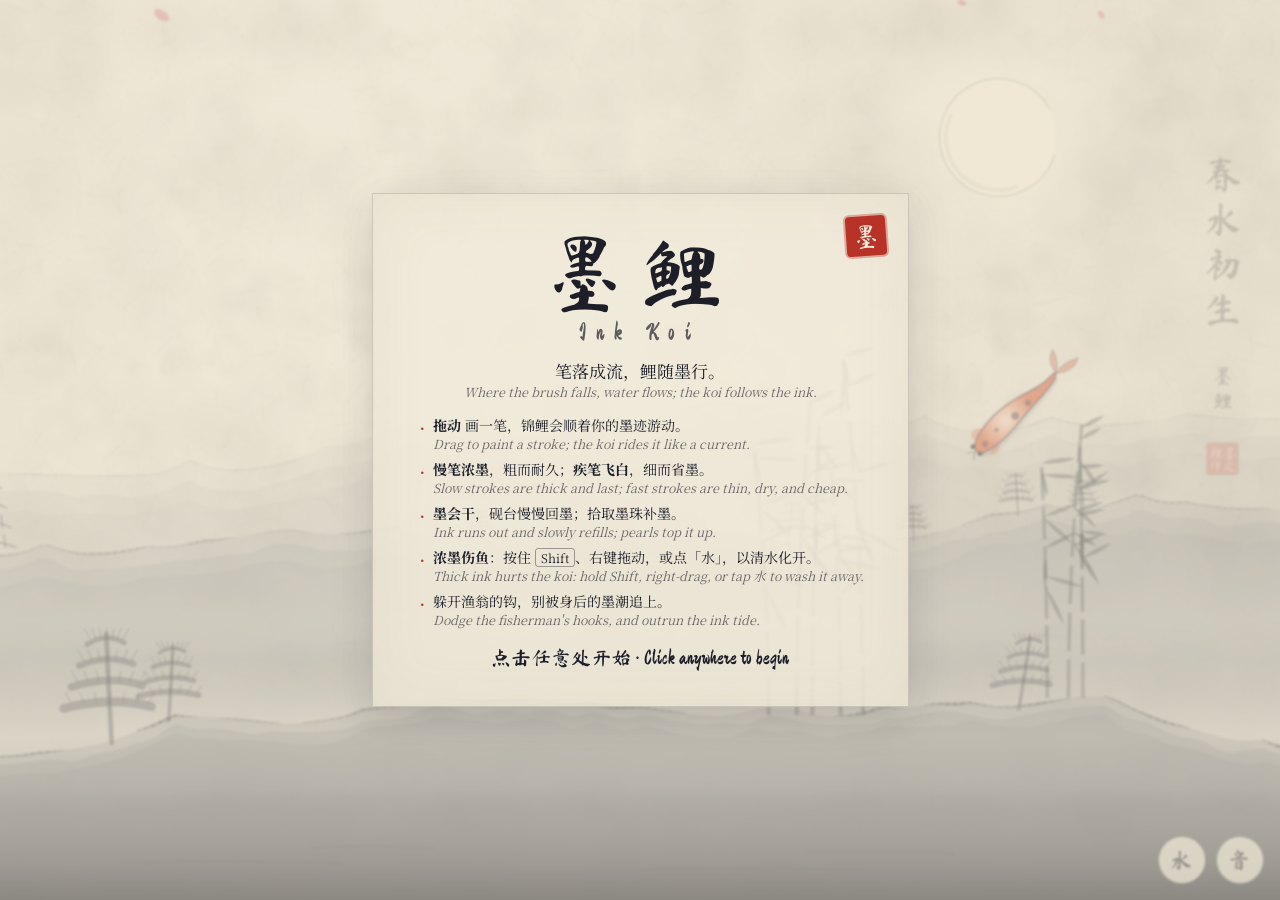
==== index.html @ 671ee9dd "Add 墨鲤 Ink Koi: a 2D ink-wash brush game (#2) Add 墨鲤 Ink Koi: a 2D ink-wash brush game" ====
<!DOCTYPE html>
<html lang="zh-CN">
<head>
<meta charset="utf-8">
<meta name="viewport" content="width=device-width, initial-scale=1, maximum-scale=1, user-scalable=no, viewport-fit=cover">
<title>墨鲤 · Ink Koi</title>
<meta name="description" content="A 2D ink-wash (水墨) game: paint currents with a brush, and a koi rides your ink through an endless scroll of mountains, mist and seasons.">
<link rel="preconnect" href="https://fonts.googleapis.com">
<link rel="preconnect" href="https://fonts.gstatic.com" crossorigin>
<link href="https://fonts.googleapis.com/css2?family=Ma+Shan+Zheng&family=Noto+Serif+SC:wght@400;600&display=swap" rel="stylesheet">
<link rel="stylesheet" href="style.css">
</head>
<body>
<canvas id="game"></canvas>

<div id="title" class="overlay">
  <div class="panel">
    <div class="seal">墨</div>
    <h1>墨鲤</h1>
    <h2>Ink Koi</h2>
    <p class="lead">笔落成流，鲤随墨行。<br><span class="en">Where the brush falls, water flows; the koi follows the ink.</span></p>
    <ul class="how">
      <li><b>拖动</b> 画一笔，锦鲤会顺着你的墨迹游动。<span class="en">Drag to paint a stroke; the koi rides it like a current.</span></li>
      <li><b>慢笔浓墨</b>，粗而耐久；<b>疾笔飞白</b>，细而省墨。<span class="en">Slow strokes are thick and last; fast strokes are thin, dry, and cheap.</span></li>
      <li><b>墨会干</b>，砚台慢慢回墨；拾取墨珠补墨。<span class="en">Ink runs out and slowly refills; pearls top it up.</span></li>
      <li><b>浓墨伤鱼</b>：按住 <kbd>Shift</kbd>、右键拖动，或点「水」，以清水化开。<span class="en">Thick ink hurts the koi: hold Shift, right-drag, or tap 水 to wash it away.</span></li>
      <li>躲开渔翁的钩，别被身后的墨潮追上。<span class="en">Dodge the fisherman's hooks, and outrun the ink tide.</span></li>
    </ul>
    <p class="cta">点击任意处开始 · Click anywhere to begin</p>
  </div>
</div>

<div id="over" class="overlay hidden">
  <div class="panel">
    <h1 class="small" id="over-reason">鱼化墨</h1>
    <p class="en" id="over-reason-en"></p>
    <div class="score"><span id="over-score">0</span></div>
    <p class="stats">行 <b id="over-dist">0</b> 丈 · 墨珠 <b id="over-pearls">0</b> · 莲 <b id="over-lotus">0</b> · 最远 <b id="over-best">0</b></p>
    <button id="btn-again">再游一次 · Again</button>
  </div>
</div>

<div id="rotate"><div><span class="big">橫</span><br>请横屏游玩<br><span class="en">Rotate your device to landscape</span></div></div>

<div id="controls">
  <button id="btn-water" title="水 / 墨 (Shift)">水</button>
  <button id="btn-mute" title="mute (M)">音</button>
</div>

<script src="js/util.js"></script>
<script src="js/audio.js"></script>
<script src="js/inkfield.js"></script>
<script src="js/brush.js"></script>
<script src="js/koi.js"></script>
<script src="js/scenery.js"></script>
<script src="js/world.js"></script>
<script src="js/game.js"></script>
</body>
</html>
---- style.css ----
html, body { margin: 0; padding: 0; height: 100%; overflow: hidden; background: #ece4d2; }
body { font-family: "Noto Serif SC", "Songti SC", "SimSun", serif; color: #1e1e28; }
#game { display: block; position: fixed; inset: 0; cursor: none; touch-action: none; -webkit-user-select: none; user-select: none; }

.overlay { pointer-events: none; position: fixed; inset: 0; display: flex; align-items: center; justify-content: center; background: rgba(236,228,210,0.55); backdrop-filter: blur(1px); transition: opacity .5s; z-index: 5; }
.overlay.hidden { opacity: 0; pointer-events: none; }
.panel { position: relative; max-width: 560px; padding: 36px 44px; background: rgba(241,234,219,0.85); border: 1px solid rgba(30,30,40,0.18); box-shadow: 0 10px 40px rgba(30,30,40,0.15), inset 0 0 60px rgba(120,100,70,0.08); text-align: center; pointer-events: none; }
h1 { font-family: "Ma Shan Zheng", "KaiTi", "STKaiti", serif; font-weight: 400; font-size: 84px; margin: 0; letter-spacing: 0.15em; line-height: 1; }
h1.small { font-size: 52px; }
h2 { font-family: "Ma Shan Zheng", serif; font-weight: 400; font-size: 24px; margin: 6px 0 14px; letter-spacing: 0.4em; opacity: .7; }
.lead { font-size: 17px; margin: 0 0 14px; }
.en { display: block; font-size: 12.5px; opacity: .62; font-style: italic; }
.how { text-align: left; padding: 0; margin: 0 0 18px; list-style: none; font-size: 14px; }
.how li { margin: 6px 0; padding-left: 16px; position: relative; }
.how li::before { content: "·"; position: absolute; left: 2px; top: -2px; font-size: 20px; color: #b83228; }
.how .en { padding-left: 0; }
kbd { font-family: inherit; border: 1px solid rgba(30,30,40,.4); border-radius: 3px; padding: 0 5px; font-size: 12px; }
.cta { font-family: "Ma Shan Zheng", serif; font-size: 20px; margin: 0; animation: breathe 2.4s ease-in-out infinite; }
@keyframes breathe { 0%,100% { opacity: .55 } 50% { opacity: 1 } }
.seal { position: absolute; right: 22px; top: 22px; width: 40px; height: 40px; line-height: 40px; background: #b83228; color: #f1eadb; font-family: "Ma Shan Zheng", serif; font-size: 26px; border-radius: 4px; box-shadow: 0 0 0 2px rgba(184,50,40,0.35); transform: rotate(-4deg); }
.score { font-family: "Ma Shan Zheng", serif; font-size: 96px; line-height: 1; margin: 10px 0; }
.stats { font-size: 15px; opacity: .8; }
button { pointer-events: auto; font-family: "Ma Shan Zheng", "KaiTi", serif; font-size: 22px; padding: 8px 26px; background: transparent; border: 1.5px solid #1e1e28; color: #1e1e28; cursor: pointer; letter-spacing: .1em; transition: background .2s, color .2s; }
button:hover { background: #1e1e28; color: #f1eadb; }
#controls { position: fixed; right: 16px; bottom: 16px; display: flex; gap: 10px; z-index: 4; }
#controls button { width: 48px; height: 48px; padding: 0; border-radius: 50%; font-size: 22px; background: rgba(241,234,219,0.75); border: 1.5px solid rgba(30,30,40,.6); }
#controls button.on { background: #6e82a0; color: #f1eadb; border-color: #6e82a0; }
@media (max-width: 720px) {
  .panel { padding: 22px 20px; max-width: 92vw; max-height: 88vh; overflow: auto; }
  h1 { font-size: 60px; } .how { font-size: 13px; } .how .en { display: none; } .lead .en { display: none; }
}

#rotate { display: none; position: fixed; inset: 0; z-index: 6; background: rgba(236,228,210,0.92); align-items: center; justify-content: center; text-align: center; font-size: 20px; line-height: 1.7; }
#rotate .big { font-family: "Ma Shan Zheng", serif; font-size: 72px; display: inline-block; transform: rotate(90deg); margin-bottom: 10px; }
@media (orientation: portrait) and (max-width: 700px) { #rotate { display: flex; } }
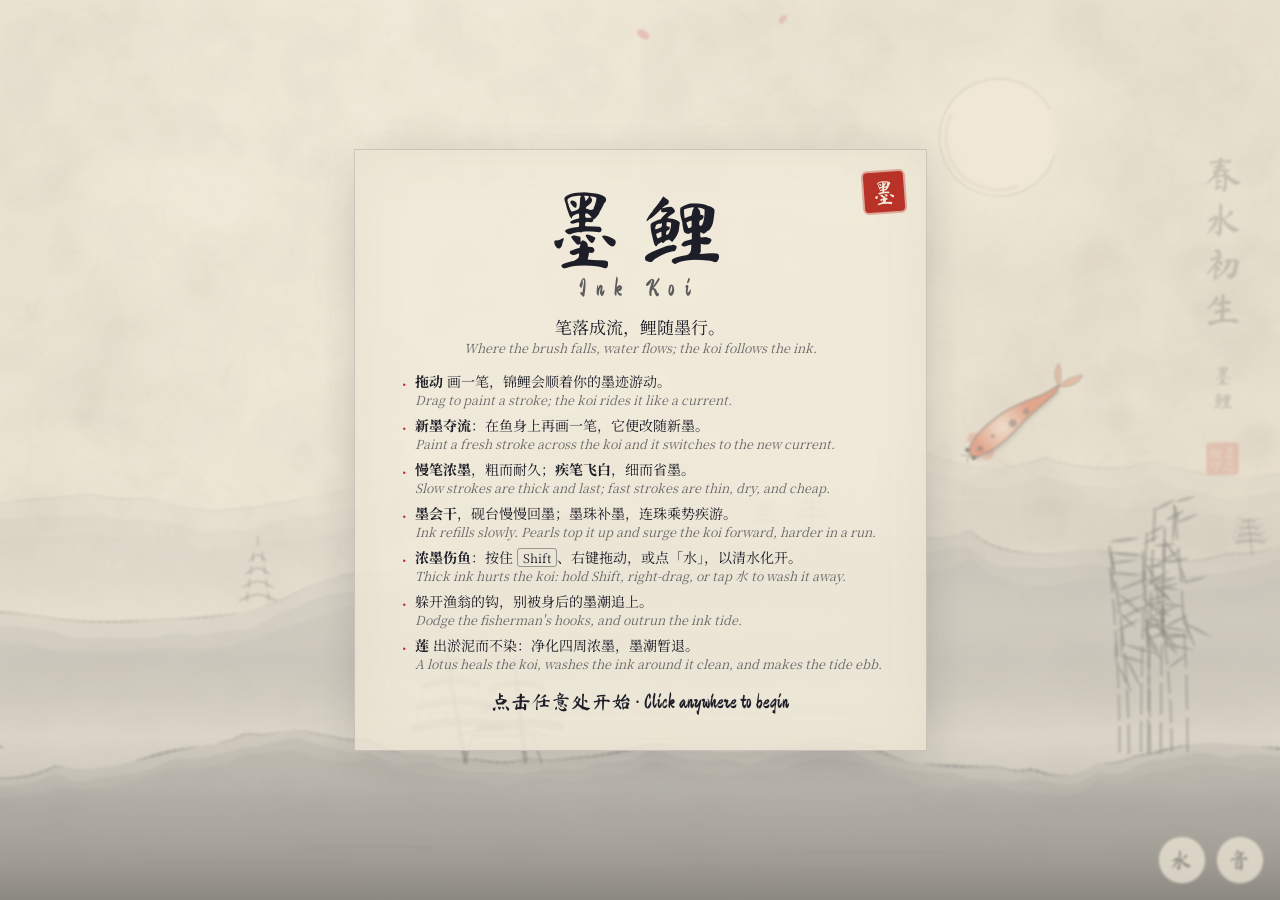
==== commit 06304bfb: "Ink Koi: koi never rides backwards, fresh ink redirects it, pickups have effects Koi riding - On lan" ====
--- a/index.html
+++ b/index.html
@@ -21,10 +21,12 @@
     <p class="lead">笔落成流，鲤随墨行。<br><span class="en">Where the brush falls, water flows; the koi follows the ink.</span></p>
     <ul class="how">
       <li><b>拖动</b> 画一笔，锦鲤会顺着你的墨迹游动。<span class="en">Drag to paint a stroke; the koi rides it like a current.</span></li>
+      <li><b>新墨夺流</b>：在鱼身上再画一笔，它便改随新墨。<span class="en">Paint a fresh stroke across the koi and it switches to the new current.</span></li>
       <li><b>慢笔浓墨</b>，粗而耐久；<b>疾笔飞白</b>，细而省墨。<span class="en">Slow strokes are thick and last; fast strokes are thin, dry, and cheap.</span></li>
-      <li><b>墨会干</b>，砚台慢慢回墨；拾取墨珠补墨。<span class="en">Ink runs out and slowly refills; pearls top it up.</span></li>
+      <li><b>墨会干</b>，砚台慢慢回墨；墨珠补墨，连珠乘势疾游。<span class="en">Ink refills slowly. Pearls top it up and surge the koi forward, harder in a run.</span></li>
       <li><b>浓墨伤鱼</b>：按住 <kbd>Shift</kbd>、右键拖动，或点「水」，以清水化开。<span class="en">Thick ink hurts the koi: hold Shift, right-drag, or tap 水 to wash it away.</span></li>
       <li>躲开渔翁的钩，别被身后的墨潮追上。<span class="en">Dodge the fisherman's hooks, and outrun the ink tide.</span></li>
+      <li><b>莲</b> 出淤泥而不染：净化四周浓墨，墨潮暂退。<span class="en">A lotus heals the koi, washes the ink around it clean, and makes the tide ebb.</span></li>
     </ul>
     <p class="cta">点击任意处开始 · Click anywhere to begin</p>
   </div>
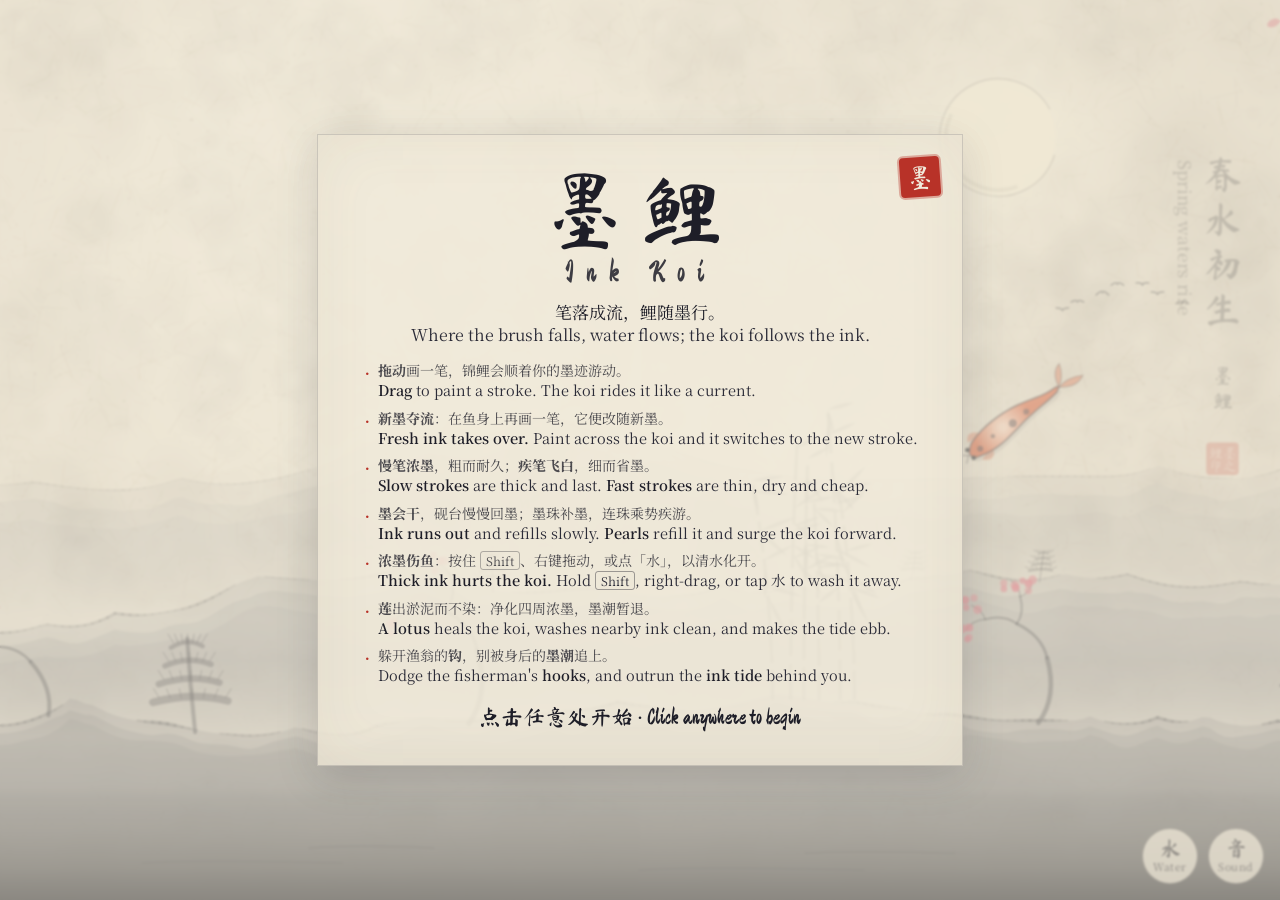
==== commit 4a23c188: "Ink Koi: bilingual throughout, readable English, redesigned game-over card - Title card: English lin" ====
--- a/index.html
+++ b/index.html
@@ -8,7 +8,7 @@
 <link rel="preconnect" href="https://fonts.googleapis.com">
 <link rel="preconnect" href="https://fonts.gstatic.com" crossorigin>
 <link href="https://fonts.googleapis.com/css2?family=Ma+Shan+Zheng&family=Noto+Serif+SC:wght@400;600&display=swap" rel="stylesheet">
-<link rel="stylesheet" href="style.css">
+<link rel="stylesheet" href="style.css?v=4">
 </head>
 <body>
 <canvas id="game"></canvas>
@@ -18,44 +18,56 @@
     <div class="seal">墨</div>
     <h1>墨鲤</h1>
     <h2>Ink Koi</h2>
-    <p class="lead">笔落成流，鲤随墨行。<br><span class="en">Where the brush falls, water flows; the koi follows the ink.</span></p>
+    <p class="lead"><span class="zh">笔落成流，鲤随墨行。</span><span class="en">Where the brush falls, water flows; the koi follows the ink.</span></p>
     <ul class="how">
-      <li><b>拖动</b> 画一笔，锦鲤会顺着你的墨迹游动。<span class="en">Drag to paint a stroke; the koi rides it like a current.</span></li>
-      <li><b>新墨夺流</b>：在鱼身上再画一笔，它便改随新墨。<span class="en">Paint a fresh stroke across the koi and it switches to the new current.</span></li>
-      <li><b>慢笔浓墨</b>，粗而耐久；<b>疾笔飞白</b>，细而省墨。<span class="en">Slow strokes are thick and last; fast strokes are thin, dry, and cheap.</span></li>
-      <li><b>墨会干</b>，砚台慢慢回墨；墨珠补墨，连珠乘势疾游。<span class="en">Ink refills slowly. Pearls top it up and surge the koi forward, harder in a run.</span></li>
-      <li><b>浓墨伤鱼</b>：按住 <kbd>Shift</kbd>、右键拖动，或点「水」，以清水化开。<span class="en">Thick ink hurts the koi: hold Shift, right-drag, or tap 水 to wash it away.</span></li>
-      <li>躲开渔翁的钩，别被身后的墨潮追上。<span class="en">Dodge the fisherman's hooks, and outrun the ink tide.</span></li>
-      <li><b>莲</b> 出淤泥而不染：净化四周浓墨，墨潮暂退。<span class="en">A lotus heals the koi, washes the ink around it clean, and makes the tide ebb.</span></li>
+      <li><span class="zh"><b>拖动</b>画一笔，锦鲤会顺着你的墨迹游动。</span><span class="en"><b>Drag</b> to paint a stroke. The koi rides it like a current.</span></li>
+      <li><span class="zh"><b>新墨夺流</b>：在鱼身上再画一笔，它便改随新墨。</span><span class="en"><b>Fresh ink takes over.</b> Paint across the koi and it switches to the new stroke.</span></li>
+      <li><span class="zh"><b>慢笔浓墨</b>，粗而耐久；<b>疾笔飞白</b>，细而省墨。</span><span class="en"><b>Slow strokes</b> are thick and last. <b>Fast strokes</b> are thin, dry and cheap.</span></li>
+      <li><span class="zh"><b>墨会干</b>，砚台慢慢回墨；墨珠补墨，连珠乘势疾游。</span><span class="en"><b>Ink runs out</b> and refills slowly. <b>Pearls</b> refill it and surge the koi forward.</span></li>
+      <li><span class="zh"><b>浓墨伤鱼</b>：按住 <kbd>Shift</kbd>、右键拖动，或点「水」，以清水化开。</span><span class="en"><b>Thick ink hurts the koi.</b> Hold <kbd>Shift</kbd>, right-drag, or tap 水 to wash it away.</span></li>
+      <li><span class="zh"><b>莲</b>出淤泥而不染：净化四周浓墨，墨潮暂退。</span><span class="en"><b>A lotus</b> heals the koi, washes nearby ink clean, and makes the tide ebb.</span></li>
+      <li><span class="zh">躲开渔翁的<b>钩</b>，别被身后的<b>墨潮</b>追上。</span><span class="en">Dodge the fisherman's <b>hooks</b>, and outrun the <b>ink tide</b> behind you.</span></li>
     </ul>
-    <p class="cta">点击任意处开始 · Click anywhere to begin</p>
+    <p class="cta"><span class="zh">点击任意处开始</span><span class="en">Click anywhere to begin</span></p>
   </div>
 </div>
 
 <div id="over" class="overlay hidden">
-  <div class="panel">
+  <div class="panel over-panel">
+    <div class="seal" id="over-seal">墨</div>
     <h1 class="small" id="over-reason">鱼化墨</h1>
-    <p class="en" id="over-reason-en"></p>
-    <div class="score"><span id="over-score">0</span></div>
-    <p class="stats">行 <b id="over-dist">0</b> 丈 · 墨珠 <b id="over-pearls">0</b> · 莲 <b id="over-lotus">0</b> · 最远 <b id="over-best">0</b></p>
-    <button id="btn-again">再游一次 · Again</button>
+    <p class="en reason" id="over-reason-en"></p>
+    <p class="tip"><span class="zh" id="over-tip"></span><span class="en" id="over-tip-en"></span></p>
+    <div class="scorebox">
+      <div class="score" id="over-score">0</div>
+      <div class="score-label">得分 <span class="en">Score</span></div>
+      <div class="newbest" id="over-newbest">新纪录 <span class="en">New best</span></div>
+    </div>
+    <dl class="stats">
+      <div><dd id="over-dist">0</dd><dt>行 · 丈<span class="en">Distance</span></dt></div>
+      <div><dd id="over-pearls">0</dd><dt>墨珠<span class="en">Pearls</span></dt></div>
+      <div><dd id="over-lotus">0</dd><dt>莲<span class="en">Lotus</span></dt></div>
+      <div><dd id="over-best">0</dd><dt>最远<span class="en">Best</span></dt></div>
+    </dl>
+    <button id="btn-again">再游一次 <span class="en">Swim again</span></button>
+    <p class="keys">或按 <kbd>Enter</kbd> / <kbd>R</kbd> <span class="en">or press Enter / R</span></p>
   </div>
 </div>
 
-<div id="rotate"><div><span class="big">橫</span><br>请横屏游玩<br><span class="en">Rotate your device to landscape</span></div></div>
+<div id="rotate"><div><span class="big">橫</span><br>请横屏游玩<span class="en">Rotate your device to landscape</span></div></div>
 
 <div id="controls">
-  <button id="btn-water" title="水 / 墨 (Shift)">水</button>
-  <button id="btn-mute" title="mute (M)">音</button>
+  <button id="btn-water" title="水 Water brush (Shift)"><span class="glyph">水</span><span class="en">Water</span></button>
+  <button id="btn-mute" title="音 Sound (M)"><span class="glyph">音</span><span class="en">Sound</span></button>
 </div>
 
-<script src="js/util.js"></script>
-<script src="js/audio.js"></script>
-<script src="js/inkfield.js"></script>
-<script src="js/brush.js"></script>
-<script src="js/koi.js"></script>
-<script src="js/scenery.js"></script>
-<script src="js/world.js"></script>
-<script src="js/game.js"></script>
+<script src="js/util.js?v=4"></script>
+<script src="js/audio.js?v=4"></script>
+<script src="js/inkfield.js?v=4"></script>
+<script src="js/brush.js?v=4"></script>
+<script src="js/koi.js?v=4"></script>
+<script src="js/scenery.js?v=4"></script>
+<script src="js/world.js?v=4"></script>
+<script src="js/game.js?v=4"></script>
 </body>
 </html>
--- a/style.css
+++ b/style.css
@@ -4,32 +4,80 @@
 
 .overlay { pointer-events: none; position: fixed; inset: 0; display: flex; align-items: center; justify-content: center; background: rgba(236,228,210,0.55); backdrop-filter: blur(1px); transition: opacity .5s; z-index: 5; }
 .overlay.hidden { opacity: 0; pointer-events: none; }
-.panel { position: relative; max-width: 560px; padding: 36px 44px; background: rgba(241,234,219,0.85); border: 1px solid rgba(30,30,40,0.18); box-shadow: 0 10px 40px rgba(30,30,40,0.15), inset 0 0 60px rgba(120,100,70,0.08); text-align: center; pointer-events: none; }
+.panel { position: relative; max-width: 620px; padding: 32px 44px; background: rgba(241,234,219,0.85); border: 1px solid rgba(30,30,40,0.18); box-shadow: 0 10px 40px rgba(30,30,40,0.15), inset 0 0 60px rgba(120,100,70,0.08); text-align: center; pointer-events: none; }
 h1 { font-family: "Ma Shan Zheng", "KaiTi", "STKaiti", serif; font-weight: 400; font-size: 84px; margin: 0; letter-spacing: 0.15em; line-height: 1; }
 h1.small { font-size: 52px; }
-h2 { font-family: "Ma Shan Zheng", serif; font-weight: 400; font-size: 24px; margin: 6px 0 14px; letter-spacing: 0.4em; opacity: .7; }
+h2 { font-family: "Ma Shan Zheng", serif; font-weight: 400; font-size: 30px; margin: 6px 0 12px; letter-spacing: 0.4em; opacity: .85; }
 .lead { font-size: 17px; margin: 0 0 14px; }
-.en { display: block; font-size: 12.5px; opacity: .62; font-style: italic; }
+.lead .zh { display: block; }
+/* English is a full partner to the Chinese, not a footnote: same ink, near the same size */
+.en { display: block; font-size: 14.5px; line-height: 1.35; color: #2c2c38; }
+.en b { font-weight: 600; color: #1e1e28; }
+.lead .en { font-size: 16px; }
+.en.reason { font-size: 21px; margin: 8px 0 0; }
+/* game over: a wider card, a labelled score, stats in ruled cells, and a hint about what went wrong */
+#over { background: rgba(236,228,210,0.74); backdrop-filter: blur(3px); }
+.over-panel { width: 480px; max-width: 92vw; box-sizing: border-box; padding: 34px 40px 26px; }
+.over-panel .seal { transform: rotate(5deg); }
+.tip { margin: 14px auto 0; padding: 10px 14px; max-width: 380px; font-size: 14px; border-top: 1px solid rgba(30,30,40,.16); border-bottom: 1px solid rgba(30,30,40,.16); }
+.tip .zh { display: block; opacity: .8; } .tip .en { font-size: 15px; }
+.scorebox { position: relative; margin: 16px 0 14px; }
+.score-label { font-size: 15px; letter-spacing: .08em; } .score-label .en { display: inline; font-size: 15px; font-weight: 600; letter-spacing: .04em; }
+.newbest { display: none; position: absolute; right: 8px; top: 6px; padding: 5px 10px; background: #b83228; color: #f1eadb; font-family: "Ma Shan Zheng", serif; font-size: 18px; border-radius: 3px; transform: rotate(6deg); box-shadow: 0 0 0 2px rgba(184,50,40,.3); }
+.newbest .en { font-family: "Noto Serif SC", serif; font-size: 12px; font-weight: 600; color: inherit; letter-spacing: .06em; }
+.newbest.on { display: block; animation: stamp .45s cubic-bezier(.2,1.6,.4,1) both; }
+@keyframes stamp { from { transform: rotate(6deg) scale(1.8); opacity: 0 } to { transform: rotate(6deg) scale(1); opacity: 1 } }
+.keys { margin: 12px 0 0; font-size: 13px; opacity: .75; } .keys .en { display: inline; font-size: 13px; margin-left: 4px; }
 .how { text-align: left; padding: 0; margin: 0 0 18px; list-style: none; font-size: 14px; }
-.how li { margin: 6px 0; padding-left: 16px; position: relative; }
+.how li { margin: 8px 0; padding-left: 16px; position: relative; }
+.how .zh { display: block; opacity: .78; }
 .how li::before { content: "·"; position: absolute; left: 2px; top: -2px; font-size: 20px; color: #b83228; }
 .how .en { padding-left: 0; }
 kbd { font-family: inherit; border: 1px solid rgba(30,30,40,.4); border-radius: 3px; padding: 0 5px; font-size: 12px; }
-.cta { font-family: "Ma Shan Zheng", serif; font-size: 20px; margin: 0; animation: breathe 2.4s ease-in-out infinite; }
+.cta { font-family: "Ma Shan Zheng", serif; font-size: 22px; margin: 0; animation: breathe 2.4s ease-in-out infinite; }
+.cta .zh::after { content: " · "; }
+.cta .en { display: inline; font-size: inherit; color: inherit; }
 @keyframes breathe { 0%,100% { opacity: .55 } 50% { opacity: 1 } }
 .seal { position: absolute; right: 22px; top: 22px; width: 40px; height: 40px; line-height: 40px; background: #b83228; color: #f1eadb; font-family: "Ma Shan Zheng", serif; font-size: 26px; border-radius: 4px; box-shadow: 0 0 0 2px rgba(184,50,40,0.35); transform: rotate(-4deg); }
-.score { font-family: "Ma Shan Zheng", serif; font-size: 96px; line-height: 1; margin: 10px 0; }
-.stats { font-size: 15px; opacity: .8; }
+.score { font-family: "Ma Shan Zheng", serif; font-size: 96px; line-height: 1; margin: 0 0 2px; }
+.stats { display: grid; grid-template-columns: repeat(4, 1fr); margin: 0 0 22px; border-top: 1px solid rgba(30,30,40,.16); border-bottom: 1px solid rgba(30,30,40,.16); }
+.stats > div { padding: 10px 4px 9px; } .stats > div + div { border-left: 1px solid rgba(30,30,40,.12); }
+.stats dd { margin: 0; font-family: "Ma Shan Zheng", serif; font-size: 30px; line-height: 1.1; }
+.stats dt { font-size: 14px; opacity: .85; }
+.stats dt .en { font-size: 13.5px; }
+button .en { font-family: "Noto Serif SC", serif; font-size: 14px; letter-spacing: .04em; color: inherit; margin-top: 2px; }
+#btn-again { padding: 10px 34px; } #btn-again .en { display: inline; font-size: 16px; font-weight: 600; margin-left: 8px; }
 button { pointer-events: auto; font-family: "Ma Shan Zheng", "KaiTi", serif; font-size: 22px; padding: 8px 26px; background: transparent; border: 1.5px solid #1e1e28; color: #1e1e28; cursor: pointer; letter-spacing: .1em; transition: background .2s, color .2s; }
 button:hover { background: #1e1e28; color: #f1eadb; }
 #controls { position: fixed; right: 16px; bottom: 16px; display: flex; gap: 10px; z-index: 4; }
-#controls button { width: 48px; height: 48px; padding: 0; border-radius: 50%; font-size: 22px; background: rgba(241,234,219,0.75); border: 1.5px solid rgba(30,30,40,.6); }
+#controls button { width: 56px; height: 56px; padding: 0; border-radius: 50%; font-size: 21px; line-height: 1; letter-spacing: 0; background: rgba(241,234,219,0.75); border: 1.5px solid rgba(30,30,40,.6); }
+#controls button .en { font-size: 10.5px; margin-top: 1px; }
 #controls button.on { background: #6e82a0; color: #f1eadb; border-color: #6e82a0; }
 @media (max-width: 720px) {
   .panel { padding: 22px 20px; max-width: 92vw; max-height: 88vh; overflow: auto; }
-  h1 { font-size: 60px; } .how { font-size: 13px; } .how .en { display: none; } .lead .en { display: none; }
+  h1 { font-size: 60px; } .how { font-size: 13px; } .en { font-size: 13px; } .lead .en { font-size: 14px; }
+}
+/* short screens (phones in landscape): both languages stay, the list goes two-up so it still fits */
+@media (max-height: 560px) {
+  .panel { max-width: min(880px, 94vw); padding: 14px 26px; }
+  h1 { font-size: 44px; display: inline-block; } h1.small { font-size: 38px; }
+  h2 { display: inline-block; font-size: 22px; margin: 0 0 4px 14px; letter-spacing: .25em; }
+  .lead { margin: 0 0 6px; font-size: 14px; } .lead .zh, .lead .en { display: inline; font-size: 14px; } .lead .zh::after { content: " "; }
+  .how { display: grid; grid-template-columns: 1fr 1fr; gap: 3px 22px; font-size: 12.5px; margin: 0 0 8px; }
+  .how li { margin: 0; } .how .en { font-size: 12.5px; line-height: 1.25; }
+  .cta { font-size: 18px; } .seal { width: 30px; height: 30px; line-height: 30px; font-size: 20px; right: 14px; top: 12px; }
+  .over-panel { width: 560px; padding: 12px 26px; } .over-panel h1.small { font-size: 34px; display: block; }
+  .score { font-size: 48px; } .scorebox { margin: 4px 0; } .stats { margin: 0 0 8px; } .stats > div { padding: 4px; } .stats dd { font-size: 22px; } .stats dt, .stats dt .en { font-size: 12px; display: inline; } .stats dt .en { margin-left: 4px; }
+  .en.reason { font-size: 16px; margin: 2px 0 0; display: inline; } .tip { margin-top: 5px; padding: 4px 10px; max-width: none; } .tip .zh, .tip .en { display: inline; font-size: 12.5px; } .keys { display: none; } #btn-again { padding: 5px 24px; }
+}
+
+@media (max-height: 560px) and (max-width: 760px) {
+  .panel { padding: 10px 18px; max-height: 96vh; }
+  h1 { font-size: 36px; } h2 { font-size: 18px; }
+  .how, .how .en { font-size: 11.5px; } .how { gap: 2px 16px; margin-bottom: 5px; } .lead .zh, .lead .en { font-size: 12.5px; } .cta { font-size: 16px; }
 }
 
 #rotate { display: none; position: fixed; inset: 0; z-index: 6; background: rgba(236,228,210,0.92); align-items: center; justify-content: center; text-align: center; font-size: 20px; line-height: 1.7; }
+#rotate .en { font-size: 20px; }
 #rotate .big { font-family: "Ma Shan Zheng", serif; font-size: 72px; display: inline-block; transform: rotate(90deg); margin-bottom: 10px; }
 @media (orientation: portrait) and (max-width: 700px) { #rotate { display: flex; } }
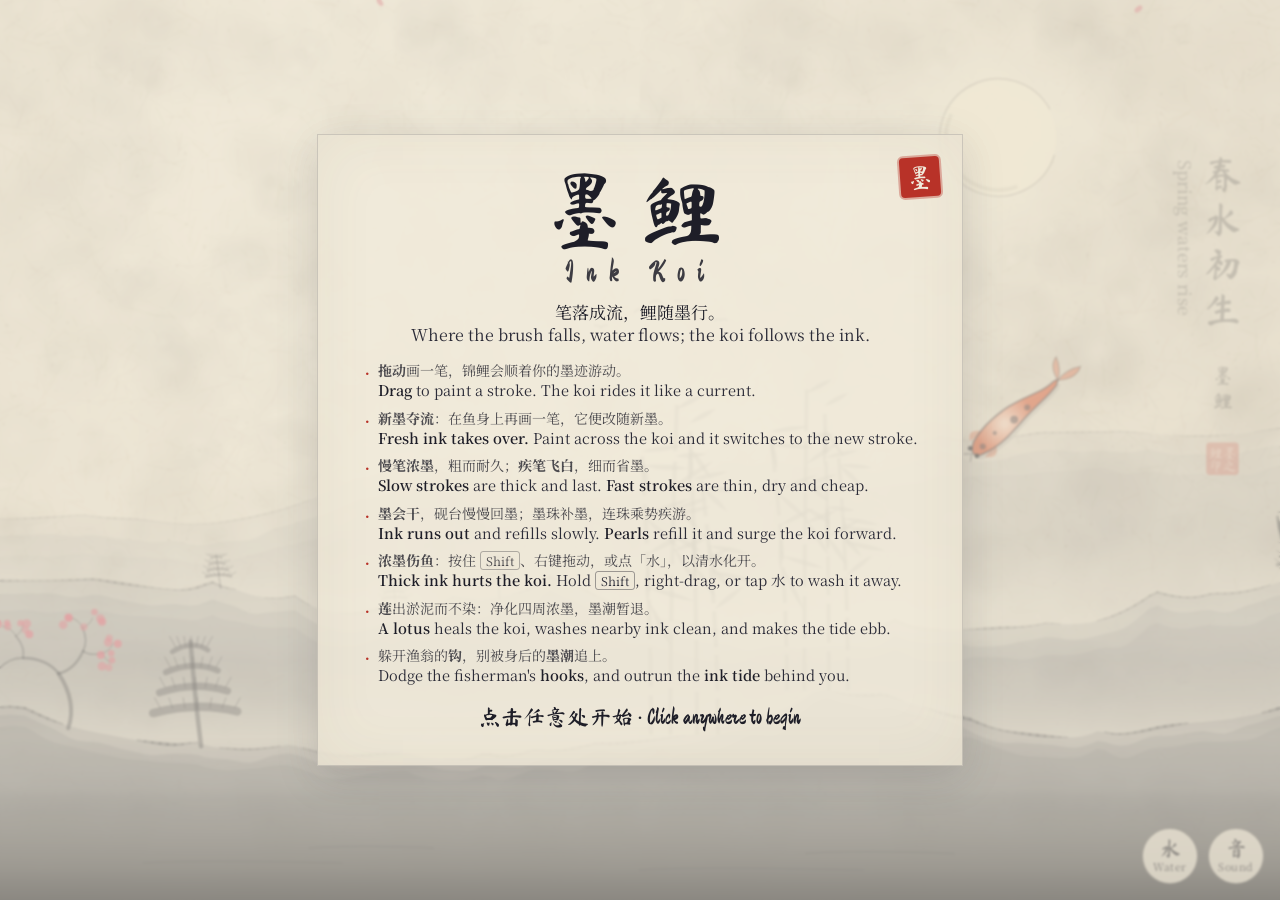
==== commit 9a8a1b2f: "Ink Koi: fix review findings on the bilingual UI - Add a two-column tier at max-height 700px: the si" ====
--- a/index.html
+++ b/index.html
@@ -8,7 +8,7 @@
 <link rel="preconnect" href="https://fonts.googleapis.com">
 <link rel="preconnect" href="https://fonts.gstatic.com" crossorigin>
 <link href="https://fonts.googleapis.com/css2?family=Ma+Shan+Zheng&family=Noto+Serif+SC:wght@400;600&display=swap" rel="stylesheet">
-<link rel="stylesheet" href="style.css?v=4">
+<link rel="stylesheet" href="style.css?v=dev">
 </head>
 <body>
 <canvas id="game"></canvas>
@@ -18,17 +18,17 @@
     <div class="seal">墨</div>
     <h1>墨鲤</h1>
     <h2>Ink Koi</h2>
-    <p class="lead"><span class="zh">笔落成流，鲤随墨行。</span><span class="en">Where the brush falls, water flows; the koi follows the ink.</span></p>
+    <p class="lead"><span class="zh">笔落成流，鲤随墨行。</span><span class="en" lang="en">Where the brush falls, water flows; the koi follows the ink.</span></p>
     <ul class="how">
-      <li><span class="zh"><b>拖动</b>画一笔，锦鲤会顺着你的墨迹游动。</span><span class="en"><b>Drag</b> to paint a stroke. The koi rides it like a current.</span></li>
-      <li><span class="zh"><b>新墨夺流</b>：在鱼身上再画一笔，它便改随新墨。</span><span class="en"><b>Fresh ink takes over.</b> Paint across the koi and it switches to the new stroke.</span></li>
-      <li><span class="zh"><b>慢笔浓墨</b>，粗而耐久；<b>疾笔飞白</b>，细而省墨。</span><span class="en"><b>Slow strokes</b> are thick and last. <b>Fast strokes</b> are thin, dry and cheap.</span></li>
-      <li><span class="zh"><b>墨会干</b>，砚台慢慢回墨；墨珠补墨，连珠乘势疾游。</span><span class="en"><b>Ink runs out</b> and refills slowly. <b>Pearls</b> refill it and surge the koi forward.</span></li>
-      <li><span class="zh"><b>浓墨伤鱼</b>：按住 <kbd>Shift</kbd>、右键拖动，或点「水」，以清水化开。</span><span class="en"><b>Thick ink hurts the koi.</b> Hold <kbd>Shift</kbd>, right-drag, or tap 水 to wash it away.</span></li>
-      <li><span class="zh"><b>莲</b>出淤泥而不染：净化四周浓墨，墨潮暂退。</span><span class="en"><b>A lotus</b> heals the koi, washes nearby ink clean, and makes the tide ebb.</span></li>
-      <li><span class="zh">躲开渔翁的<b>钩</b>，别被身后的<b>墨潮</b>追上。</span><span class="en">Dodge the fisherman's <b>hooks</b>, and outrun the <b>ink tide</b> behind you.</span></li>
+      <li><span class="zh"><b>拖动</b>画一笔，锦鲤会顺着你的墨迹游动。</span><span class="en" lang="en"><b>Drag</b> to paint a stroke. The koi rides it like a current.</span></li>
+      <li><span class="zh"><b>新墨夺流</b>：在鱼身上再画一笔，它便改随新墨。</span><span class="en" lang="en"><b>Fresh ink takes over.</b> Paint across the koi and it switches to the new stroke.</span></li>
+      <li><span class="zh"><b>慢笔浓墨</b>，粗而耐久；<b>疾笔飞白</b>，细而省墨。</span><span class="en" lang="en"><b>Slow strokes</b> are thick and last. <b>Fast strokes</b> are thin, dry and cheap.</span></li>
+      <li><span class="zh"><b>墨会干</b>，砚台慢慢回墨；墨珠补墨，连珠乘势疾游。</span><span class="en" lang="en"><b>Ink runs out</b> and refills slowly. <b>Pearls</b> refill it and surge the koi forward.</span></li>
+      <li><span class="zh"><b>浓墨伤鱼</b>：按住 <kbd>Shift</kbd>、右键拖动，或点「水」，以清水化开。</span><span class="en" lang="en"><b>Thick ink hurts the koi.</b> Hold <kbd>Shift</kbd>, right-drag, or tap 水 to wash it away.</span></li>
+      <li><span class="zh"><b>莲</b>出淤泥而不染：净化四周浓墨，墨潮暂退。</span><span class="en" lang="en"><b>A lotus</b> heals the koi, washes nearby ink clean, and makes the tide ebb.</span></li>
+      <li><span class="zh">躲开渔翁的<b>钩</b>，别被身后的<b>墨潮</b>追上。</span><span class="en" lang="en">Dodge the fisherman's <b>hooks</b>, and outrun the <b>ink tide</b> behind you.</span></li>
     </ul>
-    <p class="cta"><span class="zh">点击任意处开始</span><span class="en">Click anywhere to begin</span></p>
+    <p class="cta"><span class="zh">点击任意处开始</span><span class="en" lang="en">Click anywhere to begin</span></p>
   </div>
 </div>
 
@@ -36,38 +36,38 @@
   <div class="panel over-panel">
     <div class="seal" id="over-seal">墨</div>
     <h1 class="small" id="over-reason">鱼化墨</h1>
-    <p class="en reason" id="over-reason-en"></p>
-    <p class="tip"><span class="zh" id="over-tip"></span><span class="en" id="over-tip-en"></span></p>
+    <p class="en reason" lang="en" id="over-reason-en"></p>
+    <p class="tip"><span class="zh" id="over-tip"></span><span class="en" lang="en" id="over-tip-en"></span></p>
     <div class="scorebox">
       <div class="score" id="over-score">0</div>
-      <div class="score-label">得分 <span class="en">Score</span></div>
-      <div class="newbest" id="over-newbest">新纪录 <span class="en">New best</span></div>
+      <div class="score-label">得分 <span class="en" lang="en">Score</span></div>
+      <div class="newbest" id="over-newbest">新纪录 <span class="en" lang="en">New best</span></div>
     </div>
     <dl class="stats">
-      <div><dd id="over-dist">0</dd><dt>行 · 丈<span class="en">Distance</span></dt></div>
-      <div><dd id="over-pearls">0</dd><dt>墨珠<span class="en">Pearls</span></dt></div>
-      <div><dd id="over-lotus">0</dd><dt>莲<span class="en">Lotus</span></dt></div>
-      <div><dd id="over-best">0</dd><dt>最远<span class="en">Best</span></dt></div>
+      <div><dd id="over-dist">0</dd><dt>行 · 丈<span class="en" lang="en">Distance</span></dt></div>
+      <div><dd id="over-pearls">0</dd><dt>墨珠<span class="en" lang="en">Pearls</span></dt></div>
+      <div><dd id="over-lotus">0</dd><dt>莲<span class="en" lang="en">Lotus</span></dt></div>
+      <div><dd id="over-best">0</dd><dt>最远<span class="en" lang="en">Best</span></dt></div>
     </dl>
-    <button id="btn-again">再游一次 <span class="en">Swim again</span></button>
-    <p class="keys">或按 <kbd>Enter</kbd> / <kbd>R</kbd> <span class="en">or press Enter / R</span></p>
+    <button id="btn-again">再游一次 <span class="en" lang="en">Swim again</span></button>
+    <p class="keys">或按 <kbd>Enter</kbd> / <kbd>R</kbd> <span class="en" lang="en">or press Enter / R</span></p>
   </div>
 </div>
 
-<div id="rotate"><div><span class="big">橫</span><br>请横屏游玩<span class="en">Rotate your device to landscape</span></div></div>
+<div id="rotate"><div><span class="big">橫</span><br>请横屏游玩<span class="en" lang="en">Rotate your device to landscape</span></div></div>
 
 <div id="controls">
-  <button id="btn-water" title="水 Water brush (Shift)"><span class="glyph">水</span><span class="en">Water</span></button>
-  <button id="btn-mute" title="音 Sound (M)"><span class="glyph">音</span><span class="en">Sound</span></button>
+  <button id="btn-water" title="水 Water brush (Shift)"><span class="glyph">水</span><span class="en" lang="en">Water</span></button>
+  <button id="btn-mute" title="音 Sound (M)"><span class="glyph">音</span><span class="en" lang="en">Sound</span></button>
 </div>
 
-<script src="js/util.js?v=4"></script>
-<script src="js/audio.js?v=4"></script>
-<script src="js/inkfield.js?v=4"></script>
-<script src="js/brush.js?v=4"></script>
-<script src="js/koi.js?v=4"></script>
-<script src="js/scenery.js?v=4"></script>
-<script src="js/world.js?v=4"></script>
-<script src="js/game.js?v=4"></script>
+<script src="js/util.js?v=dev"></script>
+<script src="js/audio.js?v=dev"></script>
+<script src="js/inkfield.js?v=dev"></script>
+<script src="js/brush.js?v=dev"></script>
+<script src="js/koi.js?v=dev"></script>
+<script src="js/scenery.js?v=dev"></script>
+<script src="js/world.js?v=dev"></script>
+<script src="js/game.js?v=dev"></script>
 </body>
 </html>
--- a/style.css
+++ b/style.css
@@ -57,6 +57,17 @@
   .panel { padding: 22px 20px; max-width: 92vw; max-height: 88vh; overflow: auto; }
   h1 { font-size: 60px; } .how { font-size: 13px; } .en { font-size: 13px; } .lead .en { font-size: 14px; }
 }
+/* laptop-height viewports: the bilingual card is ~630px tall single-column, so go two-up before it clips */
+@media (max-height: 700px) {
+  .panel { max-width: min(900px, 94vw); padding: 20px 34px; }
+  h1 { font-size: 60px; display: inline-block; } h1.small { font-size: 44px; }
+  h2 { display: inline-block; font-size: 26px; margin: 0 0 6px 16px; letter-spacing: .25em; }
+  .lead { margin: 0 0 10px; }
+  .how { display: grid; grid-template-columns: 1fr 1fr; gap: 6px 28px; margin: 0 0 12px; } .how li { margin: 0; }
+  .over-panel { padding: 20px 36px 16px; } .over-panel h1.small { display: block; }
+  .score { font-size: 72px; } .scorebox { margin: 8px 0; } .tip { margin-top: 8px; padding: 7px 12px; }
+  .stats { margin-bottom: 14px; } .stats > div { padding: 7px 4px 6px; } .keys { margin-top: 8px; }
+}
 /* short screens (phones in landscape): both languages stay, the list goes two-up so it still fits */
 @media (max-height: 560px) {
   .panel { max-width: min(880px, 94vw); padding: 14px 26px; }
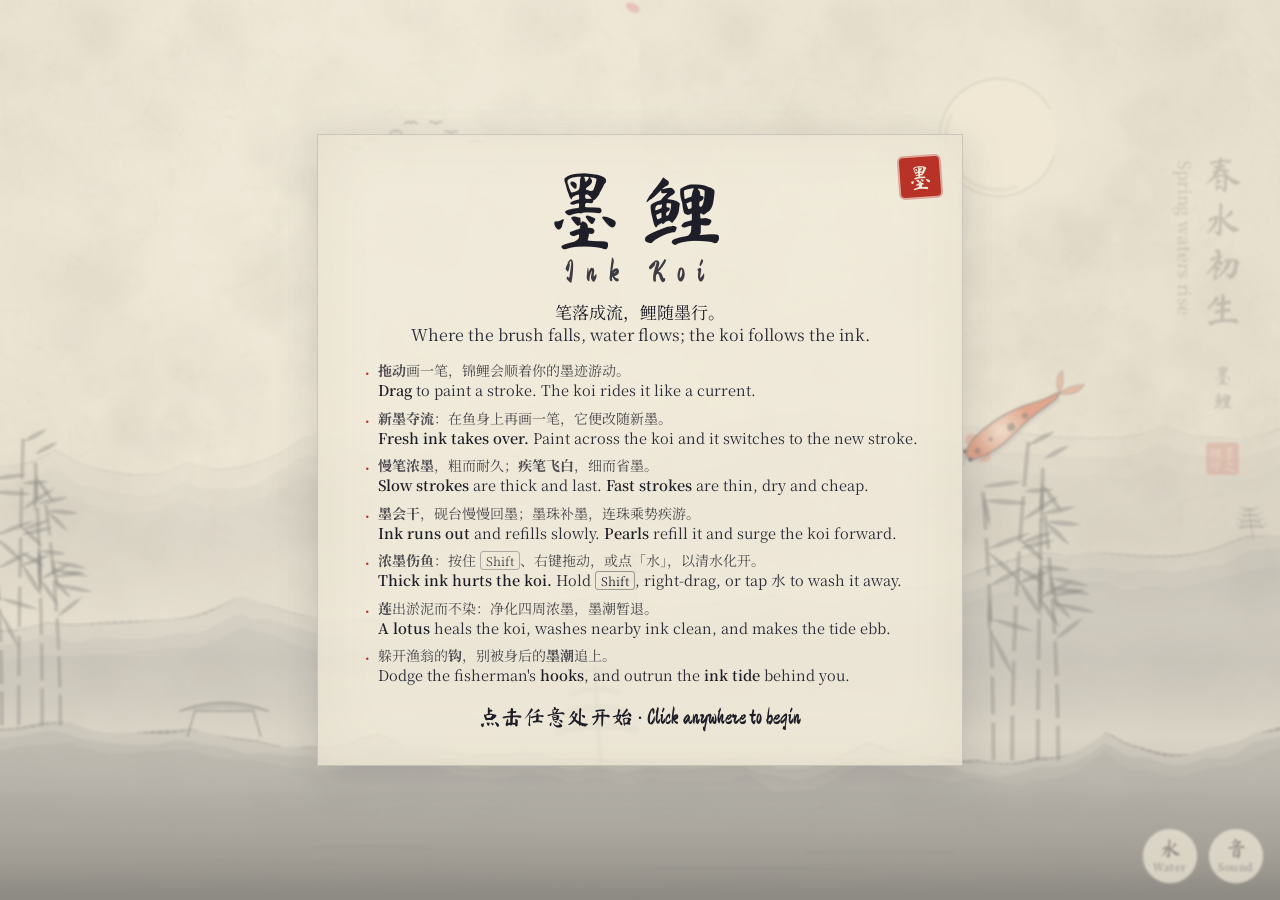
==== commit 9205006e: "Ink Koi: CrazyGames readiness (SDK adapter, upload build, covers, submission guide) - js/platform.js" ====
--- a/index.html
+++ b/index.html
@@ -62,6 +62,7 @@
 </div>
 
 <script src="js/util.js?v=dev"></script>
+<script src="js/platform.js?v=dev"></script>
 <script src="js/audio.js?v=dev"></script>
 <script src="js/inkfield.js?v=dev"></script>
 <script src="js/brush.js?v=dev"></script>
--- a/style.css
+++ b/style.css
@@ -1,4 +1,4 @@
-html, body { margin: 0; padding: 0; height: 100%; overflow: hidden; background: #ece4d2; }
+html, body { margin: 0; padding: 0; height: 100%; overflow: hidden; background: #ece4d2; -webkit-user-select: none; user-select: none; -webkit-touch-callout: none; -webkit-tap-highlight-color: transparent; overscroll-behavior: none; }
 body { font-family: "Noto Serif SC", "Songti SC", "SimSun", serif; color: #1e1e28; }
 #game { display: block; position: fixed; inset: 0; cursor: none; touch-action: none; -webkit-user-select: none; user-select: none; }
 
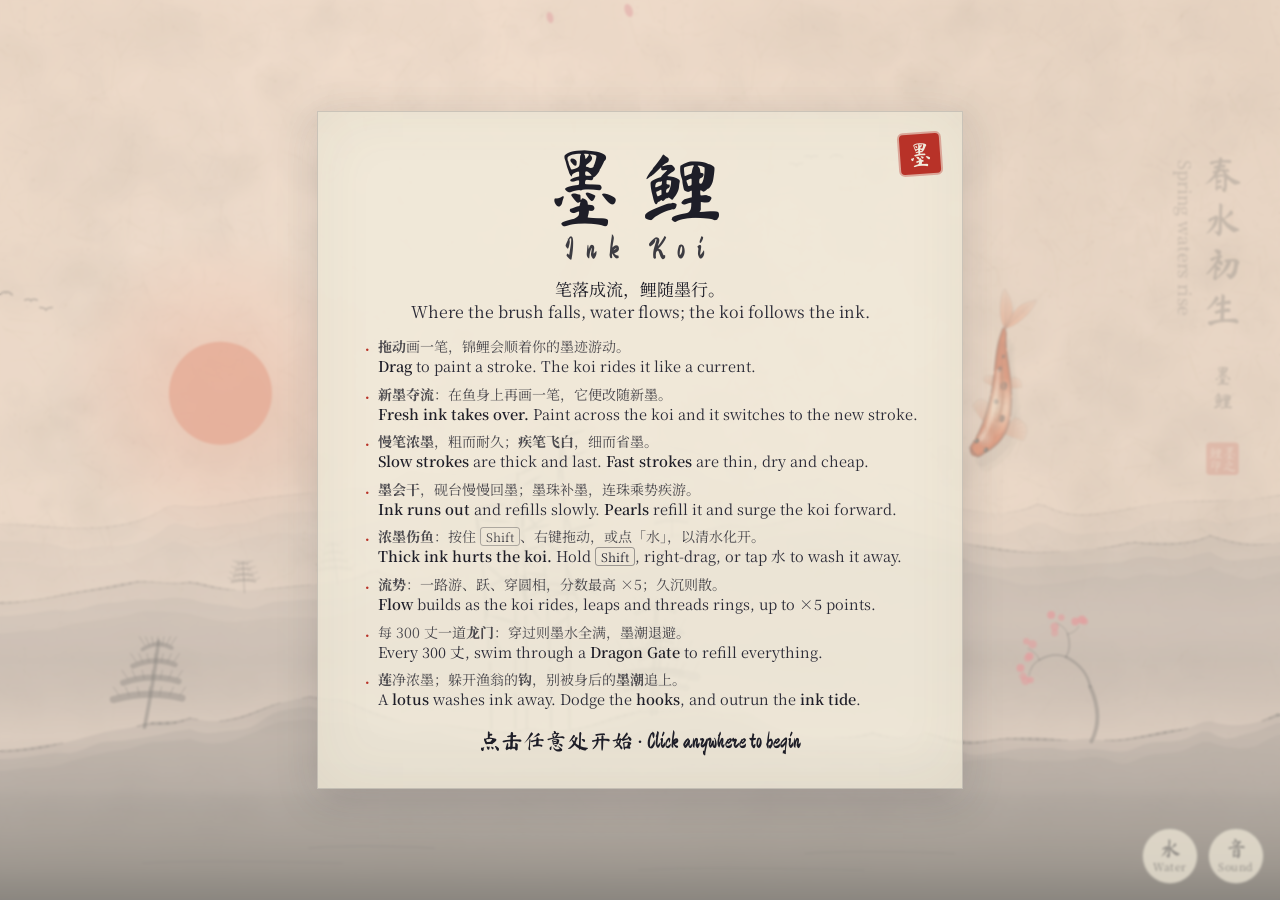
==== commit 53b31a44: "Ink Koi: smoother brush, evolving koi, living world, retention, faster rendering Brush: coalesced po" ====
--- a/index.html
+++ b/index.html
@@ -11,10 +11,11 @@
 <link rel="stylesheet" href="style.css?v=dev">
 </head>
 <body>
+<canvas id="bg"></canvas>
 <canvas id="game"></canvas>
 
 <div id="title" class="overlay">
-  <div class="panel">
+  <div class="panel title-panel">
     <div class="seal">墨</div>
     <h1>墨鲤</h1>
     <h2>Ink Koi</h2>
@@ -25,10 +26,24 @@
       <li><span class="zh"><b>慢笔浓墨</b>，粗而耐久；<b>疾笔飞白</b>，细而省墨。</span><span class="en" lang="en"><b>Slow strokes</b> are thick and last. <b>Fast strokes</b> are thin, dry and cheap.</span></li>
       <li><span class="zh"><b>墨会干</b>，砚台慢慢回墨；墨珠补墨，连珠乘势疾游。</span><span class="en" lang="en"><b>Ink runs out</b> and refills slowly. <b>Pearls</b> refill it and surge the koi forward.</span></li>
       <li><span class="zh"><b>浓墨伤鱼</b>：按住 <kbd>Shift</kbd>、右键拖动，或点「水」，以清水化开。</span><span class="en" lang="en"><b>Thick ink hurts the koi.</b> Hold <kbd>Shift</kbd>, right-drag, or tap 水 to wash it away.</span></li>
-      <li><span class="zh"><b>莲</b>出淤泥而不染：净化四周浓墨，墨潮暂退。</span><span class="en" lang="en"><b>A lotus</b> heals the koi, washes nearby ink clean, and makes the tide ebb.</span></li>
-      <li><span class="zh">躲开渔翁的<b>钩</b>，别被身后的<b>墨潮</b>追上。</span><span class="en" lang="en">Dodge the fisherman's <b>hooks</b>, and outrun the <b>ink tide</b> behind you.</span></li>
+      <li><span class="zh"><b>流势</b>：一路游、跃、穿圆相，分数最高 ×5；久沉则散。</span><span class="en" lang="en"><b>Flow</b> builds as the koi rides, leaps and threads rings, up to ×5 points.</span></li>
+      <li><span class="zh">每 300 丈一道<b>龙门</b>：穿过则墨水全满，墨潮退避。</span><span class="en" lang="en">Every 300 丈, swim through a <b>Dragon Gate</b> to refill everything.</span></li>
+      <li><span class="zh"><b>莲</b>净浓墨；躲开渔翁的<b>钩</b>，别被身后的<b>墨潮</b>追上。</span><span class="en" lang="en">A <b>lotus</b> washes ink away. Dodge the <b>hooks</b>, and outrun the <b>ink tide</b>.</span></li>
     </ul>
+    <div class="meta">
+      <section class="daily">
+        <div class="meta-h">今日 <span class="en" lang="en">Today</span><span class="streak" id="streak"></span></div>
+        <ol class="goals" id="goals-title"></ol>
+      </section>
+      <div class="ascent" id="ascent-title"></div>
+      <section class="pick">
+        <div class="meta-h">锦鲤 <span class="en" lang="en">Your koi</span></div>
+        <div class="koi-list" id="koi-list"></div>
+        <div class="koi-info" id="koi-info"></div>
+      </section>
+    </div>
     <p class="cta"><span class="zh">点击任意处开始</span><span class="en" lang="en">Click anywhere to begin</span></p>
+    <button class="link" id="btn-how">玩法 <span class="en" lang="en">How to play</span></button>
   </div>
 </div>
 
@@ -42,15 +57,26 @@
       <div class="score" id="over-score">0</div>
       <div class="score-label">得分 <span class="en" lang="en">Score</span></div>
       <div class="newbest" id="over-newbest">新纪录 <span class="en" lang="en">New best</span></div>
+      <p class="near" id="over-near" hidden></p>
     </div>
     <dl class="stats">
       <div><dd id="over-dist">0</dd><dt>行 · 丈<span class="en" lang="en">Distance</span></dt></div>
-      <div><dd id="over-pearls">0</dd><dt>墨珠<span class="en" lang="en">Pearls</span></dt></div>
-      <div><dd id="over-lotus">0</dd><dt>莲<span class="en" lang="en">Lotus</span></dt></div>
-      <div><dd id="over-best">0</dd><dt>最远<span class="en" lang="en">Best</span></dt></div>
+      <div><dd id="over-form">鲤</dd><dt>化境<span class="en" lang="en" id="over-form-en">Carp</span></dt></div>
+      <div><dd id="over-flow">×1</dd><dt>流势<span class="en" lang="en">Top flow</span></dt></div>
+      <div><dd id="over-best">0</dd><dt>最高<span class="en" lang="en">Best</span></dt></div>
     </dl>
-    <button id="btn-again">再游一次 <span class="en" lang="en">Swim again</span></button>
-    <p class="keys">或按 <kbd>Enter</kbd> / <kbd>R</kbd> <span class="en" lang="en">or press Enter / R</span></p>
+    <div class="over-meta">
+      <section class="daily">
+        <div class="meta-h">今日 <span class="en" lang="en">Today</span><span class="streak" id="streak-over"></span></div>
+        <ol class="goals" id="goals-over"></ol>
+      </section>
+      <section class="unlock" id="over-unlock"></section>
+    </div>
+    <div class="over-actions">
+      <button id="btn-again">再游一次 <span class="en" lang="en">Swim again</span></button>
+      <button id="btn-title" class="secondary">回卷首 <span class="en" lang="en">Title</span></button>
+    </div>
+    <p class="keys"><kbd>Enter</kbd> / <kbd>R</kbd> 再游 <span class="en" lang="en">swim again</span> · <kbd>Esc</kbd> 回卷首 <span class="en" lang="en">title</span></p>
   </div>
 </div>
 
@@ -67,6 +93,7 @@
 <script src="js/inkfield.js?v=dev"></script>
 <script src="js/brush.js?v=dev"></script>
 <script src="js/koi.js?v=dev"></script>
+<script src="js/progress.js?v=dev"></script>
 <script src="js/scenery.js?v=dev"></script>
 <script src="js/world.js?v=dev"></script>
 <script src="js/game.js?v=dev"></script>
--- a/style.css
+++ b/style.css
@@ -1,5 +1,6 @@
 html, body { margin: 0; padding: 0; height: 100%; overflow: hidden; background: #ece4d2; -webkit-user-select: none; user-select: none; -webkit-touch-callout: none; -webkit-tap-highlight-color: transparent; overscroll-behavior: none; }
 body { font-family: "Noto Serif SC", "Songti SC", "SimSun", serif; color: #1e1e28; }
+#bg { display: block; position: fixed; inset: 0; pointer-events: none; }
 #game { display: block; position: fixed; inset: 0; cursor: none; touch-action: none; -webkit-user-select: none; user-select: none; }
 
 .overlay { pointer-events: none; position: fixed; inset: 0; display: flex; align-items: center; justify-content: center; background: rgba(236,228,210,0.55); backdrop-filter: blur(1px); transition: opacity .5s; z-index: 5; }
@@ -47,16 +48,77 @@
 .stats dt .en { font-size: 13.5px; }
 button .en { font-family: "Noto Serif SC", serif; font-size: 14px; letter-spacing: .04em; color: inherit; margin-top: 2px; }
 #btn-again { padding: 10px 34px; } #btn-again .en { display: inline; font-size: 16px; font-weight: 600; margin-left: 8px; }
+.over-actions { display: flex; gap: 12px; justify-content: center; align-items: stretch; flex-wrap: wrap; }
+button.secondary { padding: 10px 22px; font-size: 20px; border-color: rgba(30,30,40,.45); color: #3a3a46; }
+button.secondary .en { display: inline; font-size: 14px; font-weight: 600; margin-left: 6px; }
 button { pointer-events: auto; font-family: "Ma Shan Zheng", "KaiTi", serif; font-size: 22px; padding: 8px 26px; background: transparent; border: 1.5px solid #1e1e28; color: #1e1e28; cursor: pointer; letter-spacing: .1em; transition: background .2s, color .2s; }
 button:hover { background: #1e1e28; color: #f1eadb; }
 #controls { position: fixed; right: 16px; bottom: 16px; display: flex; gap: 10px; z-index: 4; }
 #controls button { width: 56px; height: 56px; padding: 0; border-radius: 50%; font-size: 21px; line-height: 1; letter-spacing: 0; background: rgba(241,234,219,0.75); border: 1.5px solid rgba(30,30,40,.6); }
 #controls button .en { font-size: 10.5px; margin-top: 1px; }
+#controls button.site-muted { opacity: .5; }
+button:disabled { opacity: .45; cursor: default; } button:disabled:hover { background: transparent; color: #1e1e28; }
 #controls button.on { background: #6e82a0; color: #f1eadb; border-color: #6e82a0; }
 @media (max-width: 720px) {
   .panel { padding: 22px 20px; max-width: 92vw; max-height: 88vh; overflow: auto; }
   h1 { font-size: 60px; } .how { font-size: 13px; } .en { font-size: 13px; } .lead .en { font-size: 14px; }
 }
+/* ---- progress: daily goals, streak, koi varieties, next unlock ---- */
+.title-panel .meta, .title-panel #btn-how { display: none; }
+.title-panel.returning:not(.show-how) .how { display: none; }
+.title-panel.returning .meta { display: block; text-align: left; margin: 4px 0 14px; }
+.title-panel.returning.show-how .meta { display: none; }
+.title-panel.returning #btn-how { display: inline-block; }
+button.link { pointer-events: auto; margin-top: 10px; padding: 3px 12px; font-size: 16px; border: none; border-bottom: 1px solid rgba(30,30,40,.35); letter-spacing: .06em; }
+button.link .en { display: inline; font-size: 13px; margin-left: 4px; }
+button.link:hover { background: rgba(30,30,40,.08); color: #1e1e28; }
+.meta-h { font-family: "Ma Shan Zheng", serif; font-size: 20px; margin: 0 0 6px; padding-bottom: 3px; border-bottom: 1px solid rgba(30,30,40,.16); display: flex; align-items: baseline; gap: 8px; }
+.meta-h .en { display: inline; font-family: "Noto Serif SC", serif; font-size: 13.5px; font-weight: 600; }
+.streak { margin-left: auto; font-family: "Noto Serif SC", serif; font-size: 12.5px; font-weight: 600; color: #b83228; }
+.goals { list-style: none; margin: 0 0 12px; padding: 0; }
+.goals li { display: grid; grid-template-columns: 26px 1fr auto; grid-template-rows: auto 3px; column-gap: 8px; align-items: center; margin: 0 0 7px; font-size: 13px; }
+.goals .mark { grid-row: 1 / 3; width: 22px; height: 22px; line-height: 22px; text-align: center; border: 1.5px solid rgba(184,50,40,.55); border-radius: 3px; font-family: "Ma Shan Zheng", serif; font-size: 16px; color: #f1eadb; }
+.goals li.done .mark { background: #b83228; border-color: #b83228; transform: rotate(-5deg); }
+.goals .gt .zh { opacity: .78; margin-right: 6px; } .goals .gt .en { display: inline; font-size: 13px; }
+.goals .gp { font-size: 12.5px; font-weight: 600; font-variant-numeric: tabular-nums; color: #2c2c38; }
+.goals li.done .gp { color: #b83228; }
+.goals li.done .gt { opacity: .6; text-decoration: line-through; text-decoration-color: rgba(184,50,40,.5); }
+.bar { height: 3px; background: rgba(30,30,40,.12); border-radius: 2px; overflow: hidden; grid-column: 2 / 4; }
+.bar i { display: block; height: 100%; background: #1e1e28; border-radius: 2px; }
+.goals li.done .bar i { background: #b83228; }
+.koi-list { display: flex; flex-wrap: wrap; gap: 6px; }
+.koi-card { pointer-events: auto; width: 70px; height: 40px; padding: 3px; display: flex; align-items: center; justify-content: center; border: 1.5px solid rgba(30,30,40,.22); border-radius: 4px; background: rgba(241,234,219,.6); }
+.koi-card:hover { background: rgba(255,250,238,.95); color: inherit; border-color: rgba(30,30,40,.5); }
+.koi-card.sel { border-color: #b83228; box-shadow: 0 0 0 2px rgba(184,50,40,.25); background: rgba(255,250,238,.95); }
+.koi-card.locked { border-style: dashed; }
+.koi-info { min-height: 20px; margin-top: 6px; font-size: 13px; } .koi-info .en { display: inline; font-size: 13px; }
+.koi-info b { font-family: "Ma Shan Zheng", serif; font-weight: 400; font-size: 17px; }
+.near { margin: 6px 0 0; font-size: 14px; } .near .en { display: inline; margin-left: 6px; font-size: 14px; } .near b { color: #b83228; }
+.over-meta { display: grid; grid-template-columns: 1.25fr 1fr; gap: 18px; text-align: left; margin: 0 0 16px; }
+.over-meta .goals { margin: 0; } .over-meta .goals li { margin-bottom: 5px; }
+.over-meta .goals .gt .zh { display: none; }
+.unlock { display: flex; flex-direction: column; gap: 3px; font-size: 12.5px; padding: 8px 12px; border: 1px solid rgba(30,30,40,.14); background: rgba(255,250,238,.4); }
+.unlock.hidden { display: none; }
+.unlock .uh { font-family: "Ma Shan Zheng", serif; font-size: 18px; } .unlock .uh .en { display: inline; font-family: "Noto Serif SC", serif; font-size: 13px; font-weight: 600; margin-left: 4px; }
+.unlock .ur { display: flex; align-items: center; gap: 8px; }
+.unlock .un { font-family: "Ma Shan Zheng", serif; font-size: 26px; line-height: 1; color: #b83228; }
+.unlock .un .en { display: block; font-family: "Noto Serif SC", serif; font-size: 13px; font-weight: 600; color: #2c2c38; margin-top: 3px; }
+.unlock .us .en { font-size: 12.5px; }
+.unlock .bar { margin-top: 4px; } .unlock .uv { font-size: 12px; font-weight: 600; text-align: right; }
+.unlock.new { border-color: #b83228; background: rgba(184,50,40,.06); animation: popin .5s cubic-bezier(.2,1.6,.4,1) both .3s; }
+@keyframes popin { from { transform: scale(1.25); opacity: 0 } to { transform: scale(1); opacity: 1 } }
+.over-panel { width: 600px; }
+}
+@media (max-width: 620px) { .over-meta { grid-template-columns: 1fr; gap: 8px; } }
+
+/* the game-over card carries progress now: tighten it on anything shorter than a tall laptop */
+@media (max-height: 860px) {
+  .over-panel { padding: 22px 34px 16px; }
+  .over-panel h1.small { font-size: 42px; } .en.reason { font-size: 18px; margin-top: 4px; }
+  .tip { margin-top: 8px; padding: 6px 12px; } .score { font-size: 70px; } .scorebox { margin: 8px 0 10px; }
+  .stats { margin-bottom: 12px; } .stats > div { padding: 6px 4px 5px; } .stats dd { font-size: 26px; }
+  .over-meta { margin-bottom: 12px; } .over-panel .keys { display: none; }
+
 /* laptop-height viewports: the bilingual card is ~630px tall single-column, so go two-up before it clips */
 @media (max-height: 700px) {
   .panel { max-width: min(900px, 94vw); padding: 20px 34px; }
@@ -79,9 +141,32 @@
   .cta { font-size: 18px; } .seal { width: 30px; height: 30px; line-height: 30px; font-size: 20px; right: 14px; top: 12px; }
   .over-panel { width: 560px; padding: 12px 26px; } .over-panel h1.small { font-size: 34px; display: block; }
   .score { font-size: 48px; } .scorebox { margin: 4px 0; } .stats { margin: 0 0 8px; } .stats > div { padding: 4px; } .stats dd { font-size: 22px; } .stats dt, .stats dt .en { font-size: 12px; display: inline; } .stats dt .en { margin-left: 4px; }
-  .en.reason { font-size: 16px; margin: 2px 0 0; display: inline; } .tip { margin-top: 5px; padding: 4px 10px; max-width: none; } .tip .zh, .tip .en { display: inline; font-size: 12.5px; } .keys { display: none; } #btn-again { padding: 5px 24px; }
+  .en.reason { font-size: 16px; margin: 2px 0 0; display: inline; } .tip { margin-top: 5px; padding: 4px 10px; max-width: none; } .tip .zh, .tip .en { display: inline; font-size: 12.5px; } .keys { display: none; } #btn-again, button.secondary { padding: 5px 20px; }
 }
 
+.ascent { display: flex; align-items: center; gap: 0; margin: 0 0 12px; }
+.ascent .fp { width: 26px; height: 26px; line-height: 26px; text-align: center; border-radius: 50%; border: 1.2px solid rgba(30,30,40,.3); font-family: "Ma Shan Zheng", serif; font-size: 16px; color: rgba(30,30,40,.5); background: rgba(241,234,219,.6); }
+.ascent .fp.on { background: #be862c; border-color: rgba(120,70,20,.6); color: #fcf6e8; }
+.ascent .fp.on:first-child { background: #b83228; }
+.ascent i { width: 14px; height: 2px; background: rgba(30,30,40,.2); }
+.ascent .ft { margin-left: 12px; font-family: "Ma Shan Zheng", serif; font-size: 17px; } .ascent .ft .en { display: inline; font-family: "Noto Serif SC", serif; font-size: 13px; font-weight: 600; margin-left: 4px; }
+/* short screens: goals and koi picker shrink with the rest of the card */
+@media (max-height: 560px) {
+  .title-panel.returning .meta { margin: 0 0 6px; }
+  .meta-h { font-size: 16px; margin-bottom: 3px; } .meta-h .en { font-size: 12px; }
+  .goals li { margin-bottom: 3px; font-size: 12px; grid-template-columns: 20px 1fr auto; } .goals .gt .en { font-size: 12px; }
+  .goals .mark { width: 16px; height: 16px; line-height: 16px; font-size: 12px; }
+  .goals { margin-bottom: 6px; }
+  .koi-card { width: 58px; height: 32px; } .koi-card canvas { width: 50px !important; height: 25px !important; }
+  .koi-info { margin-top: 3px; font-size: 12px; }
+  .ascent { margin-bottom: 5px; } .ascent .fp { width: 20px; height: 20px; line-height: 20px; font-size: 13px; } .ascent i { width: 8px; }
+  button.link { margin-top: 4px; font-size: 14px; }
+  .over-meta { gap: 10px; margin-bottom: 8px; } .over-meta .goals li { margin-bottom: 2px; }
+  .unlock { padding: 4px 8px; gap: 1px; } .unlock .uh { font-size: 15px; } .unlock .un { font-size: 20px; } .unlock canvas { width: 64px !important; height: 32px !important; }
+  .near { margin-top: 2px; font-size: 12.5px; } .near .en { font-size: 12.5px; }
+  #over .tip { display: none; } .over-panel { max-height: 96vh; overflow: auto; }
+  .over-panel h1.small, .over-panel .en.reason { display: inline-block; vertical-align: baseline; } .over-panel .en.reason { margin-left: 10px; }
+}
 @media (max-height: 560px) and (max-width: 760px) {
   .panel { padding: 10px 18px; max-height: 96vh; }
   h1 { font-size: 36px; } h2 { font-size: 18px; }
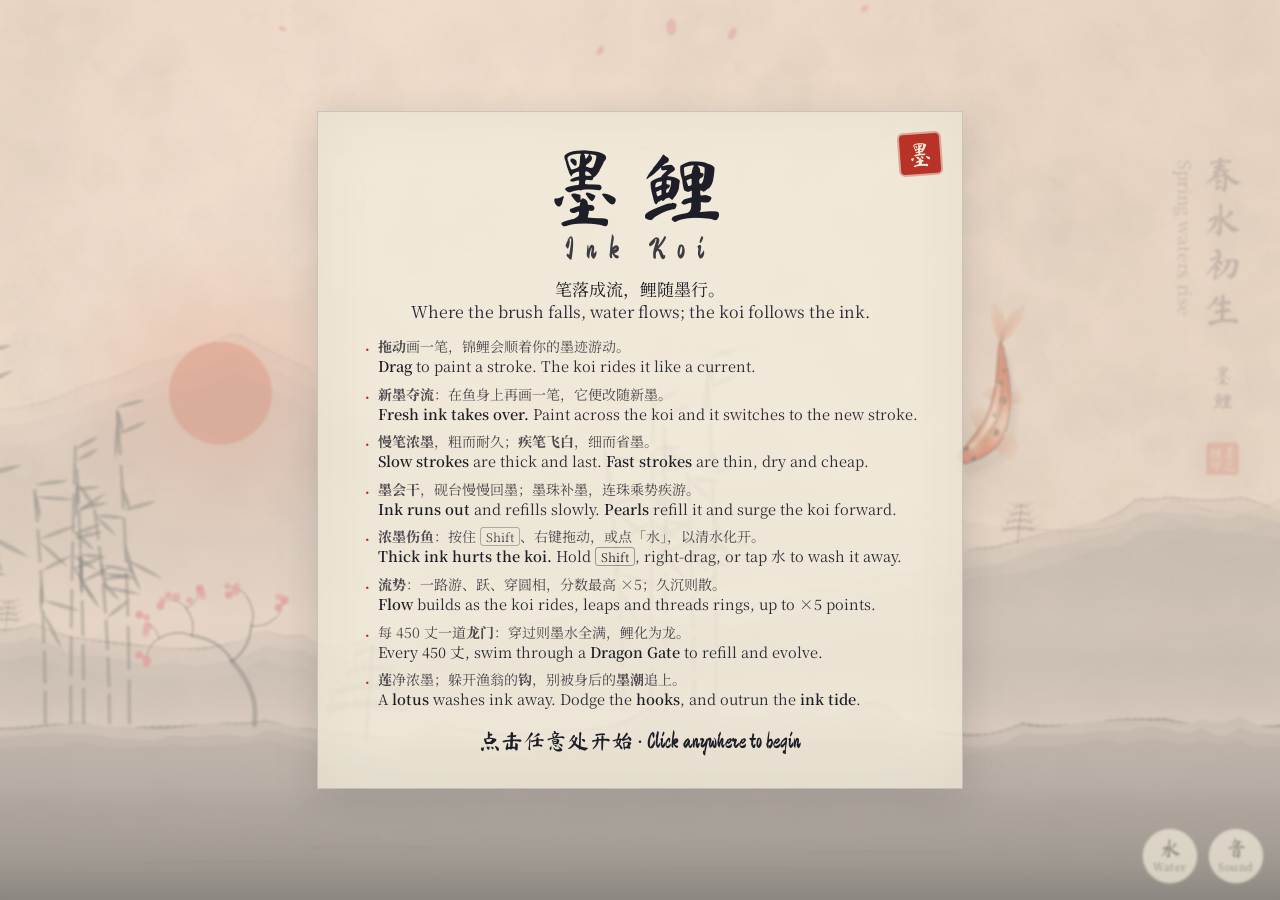
==== commit bf4b9ea9: "Ink Koi: a true dragon that keeps growing; gates further apart - The dragon form has its own painter" ====
--- a/index.html
+++ b/index.html
@@ -27,7 +27,7 @@
       <li><span class="zh"><b>墨会干</b>，砚台慢慢回墨；墨珠补墨，连珠乘势疾游。</span><span class="en" lang="en"><b>Ink runs out</b> and refills slowly. <b>Pearls</b> refill it and surge the koi forward.</span></li>
       <li><span class="zh"><b>浓墨伤鱼</b>：按住 <kbd>Shift</kbd>、右键拖动，或点「水」，以清水化开。</span><span class="en" lang="en"><b>Thick ink hurts the koi.</b> Hold <kbd>Shift</kbd>, right-drag, or tap 水 to wash it away.</span></li>
       <li><span class="zh"><b>流势</b>：一路游、跃、穿圆相，分数最高 ×5；久沉则散。</span><span class="en" lang="en"><b>Flow</b> builds as the koi rides, leaps and threads rings, up to ×5 points.</span></li>
-      <li><span class="zh">每 300 丈一道<b>龙门</b>：穿过则墨水全满，墨潮退避。</span><span class="en" lang="en">Every 300 丈, swim through a <b>Dragon Gate</b> to refill everything.</span></li>
+      <li><span class="zh">每 450 丈一道<b>龙门</b>：穿过则墨水全满，鲤化为龙。</span><span class="en" lang="en">Every 450 丈, swim through a <b>Dragon Gate</b> to refill and evolve.</span></li>
       <li><span class="zh"><b>莲</b>净浓墨；躲开渔翁的<b>钩</b>，别被身后的<b>墨潮</b>追上。</span><span class="en" lang="en">A <b>lotus</b> washes ink away. Dodge the <b>hooks</b>, and outrun the <b>ink tide</b>.</span></li>
     </ul>
     <div class="meta">
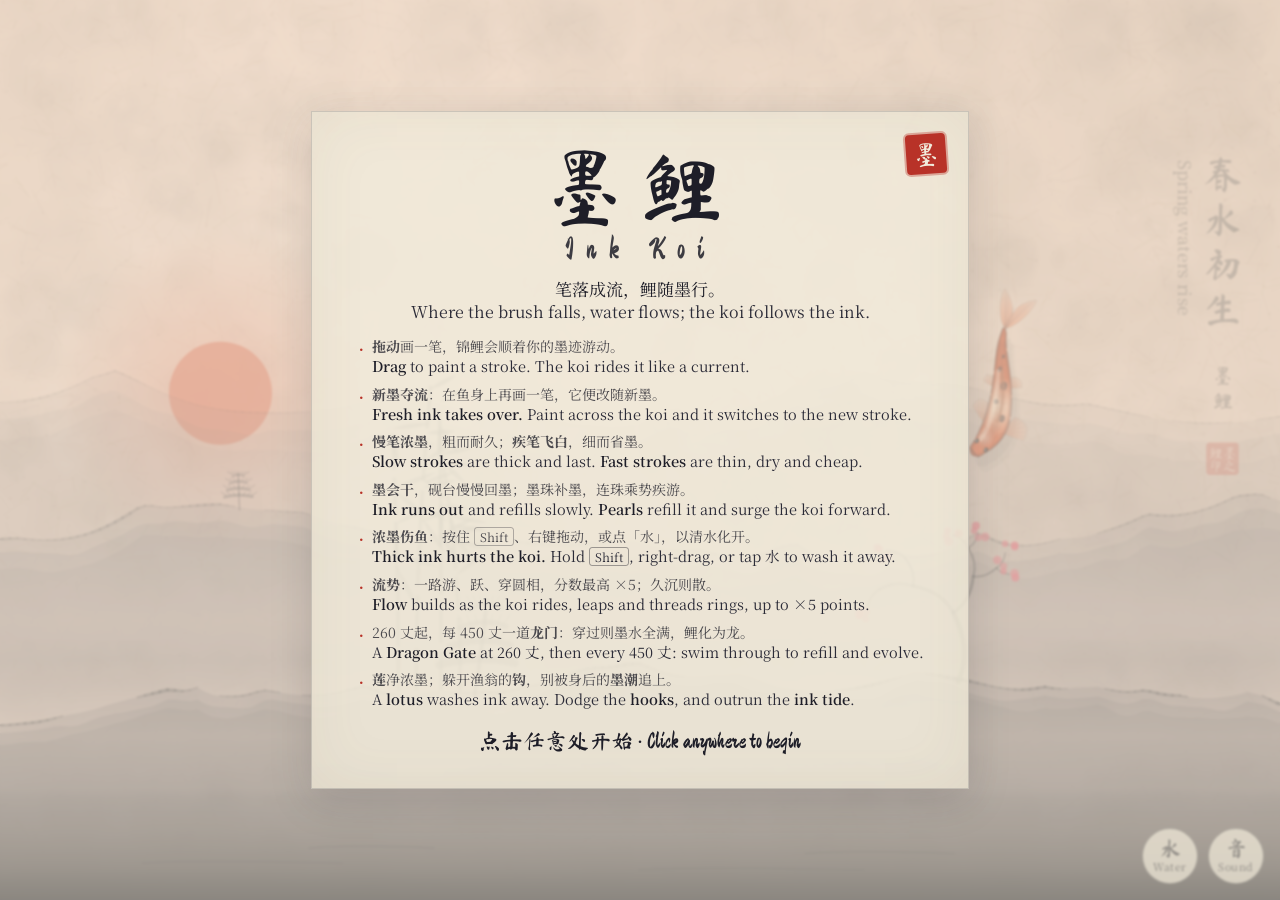
==== commit b6485a9c: "Ink Koi: review fixes for the dragon - The koi keeps enough swim path for a full-grown dragon, so be" ====
--- a/index.html
+++ b/index.html
@@ -27,7 +27,7 @@
       <li><span class="zh"><b>墨会干</b>，砚台慢慢回墨；墨珠补墨，连珠乘势疾游。</span><span class="en" lang="en"><b>Ink runs out</b> and refills slowly. <b>Pearls</b> refill it and surge the koi forward.</span></li>
       <li><span class="zh"><b>浓墨伤鱼</b>：按住 <kbd>Shift</kbd>、右键拖动，或点「水」，以清水化开。</span><span class="en" lang="en"><b>Thick ink hurts the koi.</b> Hold <kbd>Shift</kbd>, right-drag, or tap 水 to wash it away.</span></li>
       <li><span class="zh"><b>流势</b>：一路游、跃、穿圆相，分数最高 ×5；久沉则散。</span><span class="en" lang="en"><b>Flow</b> builds as the koi rides, leaps and threads rings, up to ×5 points.</span></li>
-      <li><span class="zh">每 450 丈一道<b>龙门</b>：穿过则墨水全满，鲤化为龙。</span><span class="en" lang="en">Every 450 丈, swim through a <b>Dragon Gate</b> to refill and evolve.</span></li>
+      <li><span class="zh">260 丈起，每 450 丈一道<b>龙门</b>：穿过则墨水全满，鲤化为龙。</span><span class="en" lang="en">A <b>Dragon Gate</b> at 260 丈, then every 450 丈: swim through to refill and evolve.</span></li>
       <li><span class="zh"><b>莲</b>净浓墨；躲开渔翁的<b>钩</b>，别被身后的<b>墨潮</b>追上。</span><span class="en" lang="en">A <b>lotus</b> washes ink away. Dodge the <b>hooks</b>, and outrun the <b>ink tide</b>.</span></li>
     </ul>
     <div class="meta">
--- a/style.css
+++ b/style.css
@@ -108,7 +108,6 @@
 .unlock.new { border-color: #b83228; background: rgba(184,50,40,.06); animation: popin .5s cubic-bezier(.2,1.6,.4,1) both .3s; }
 @keyframes popin { from { transform: scale(1.25); opacity: 0 } to { transform: scale(1); opacity: 1 } }
 .over-panel { width: 600px; }
-}
 @media (max-width: 620px) { .over-meta { grid-template-columns: 1fr; gap: 8px; } }
 
 /* the game-over card carries progress now: tighten it on anything shorter than a tall laptop */
@@ -118,6 +117,7 @@
   .tip { margin-top: 8px; padding: 6px 12px; } .score { font-size: 70px; } .scorebox { margin: 8px 0 10px; }
   .stats { margin-bottom: 12px; } .stats > div { padding: 6px 4px 5px; } .stats dd { font-size: 26px; }
   .over-meta { margin-bottom: 12px; } .over-panel .keys { display: none; }
+}
 
 /* laptop-height viewports: the bilingual card is ~630px tall single-column, so go two-up before it clips */
 @media (max-height: 700px) {
